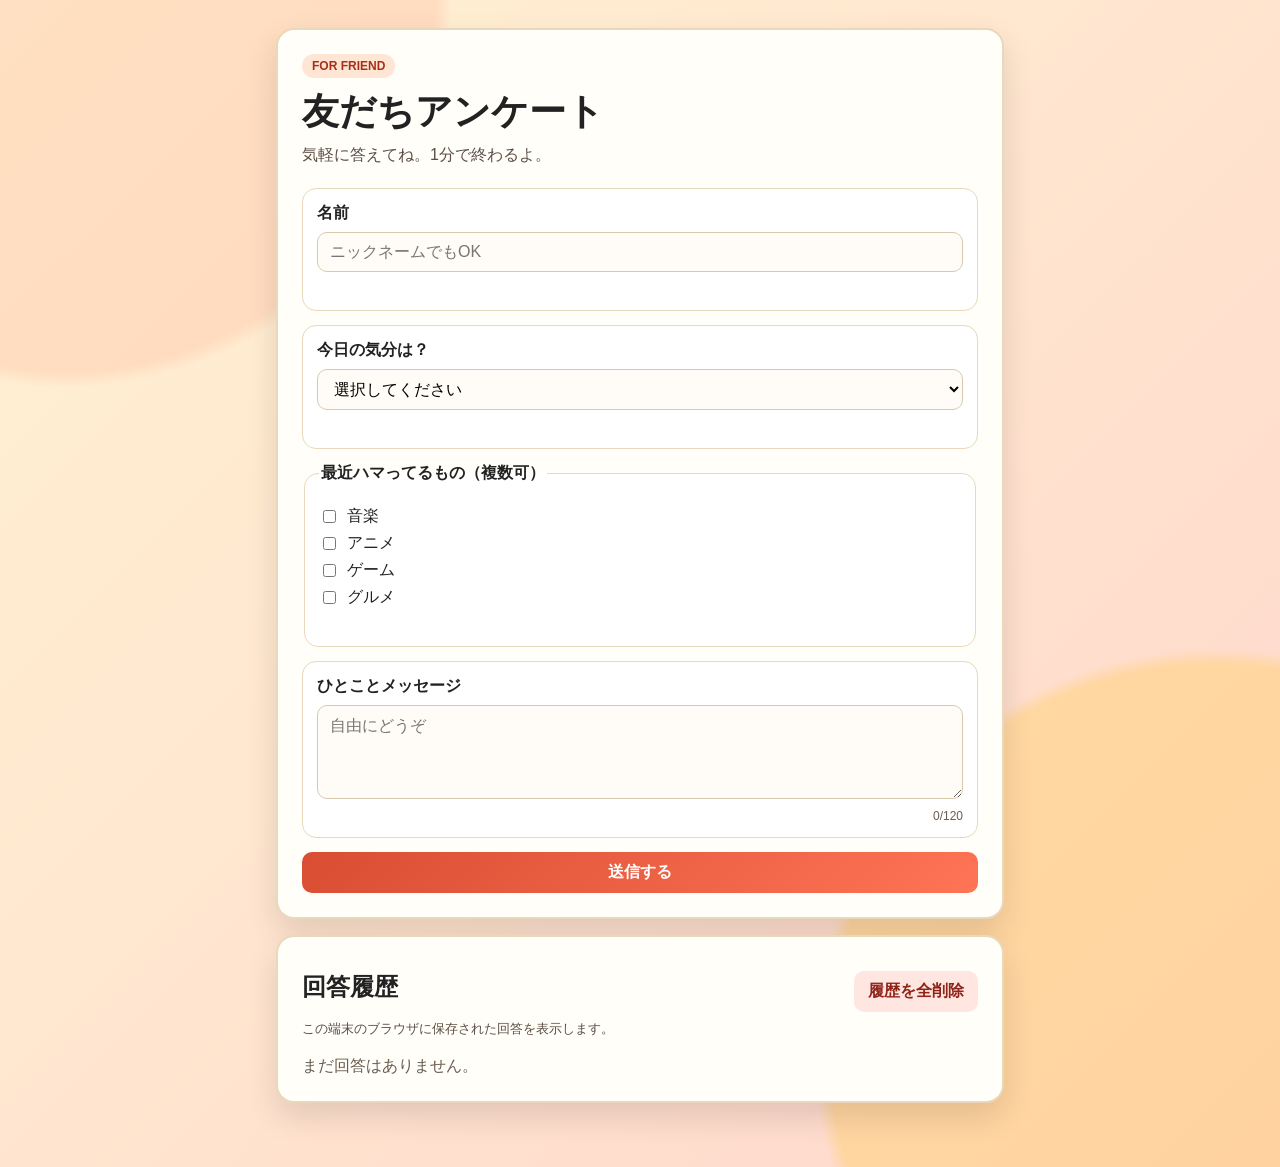
==== index.html @ 6f7b72f7 "Initial survey site" ====
﻿<!doctype html>
<html lang="ja">
<head>
  <meta charset="UTF-8" />
  <meta http-equiv="refresh" content="0; url=friend-survey-kuu-memory-archive-form-v2026-03.html" />
  <meta name="viewport" content="width=device-width, initial-scale=1.0" />
  <title>Redirecting...</title>
</head>
<body>
  <p>新しいURLへ移動します: <a href="friend-survey-kuu-memory-archive-form-v2026-03.html">friend-survey-kuu-memory-archive-form-v2026-03.html</a></p>
</body>
</html>
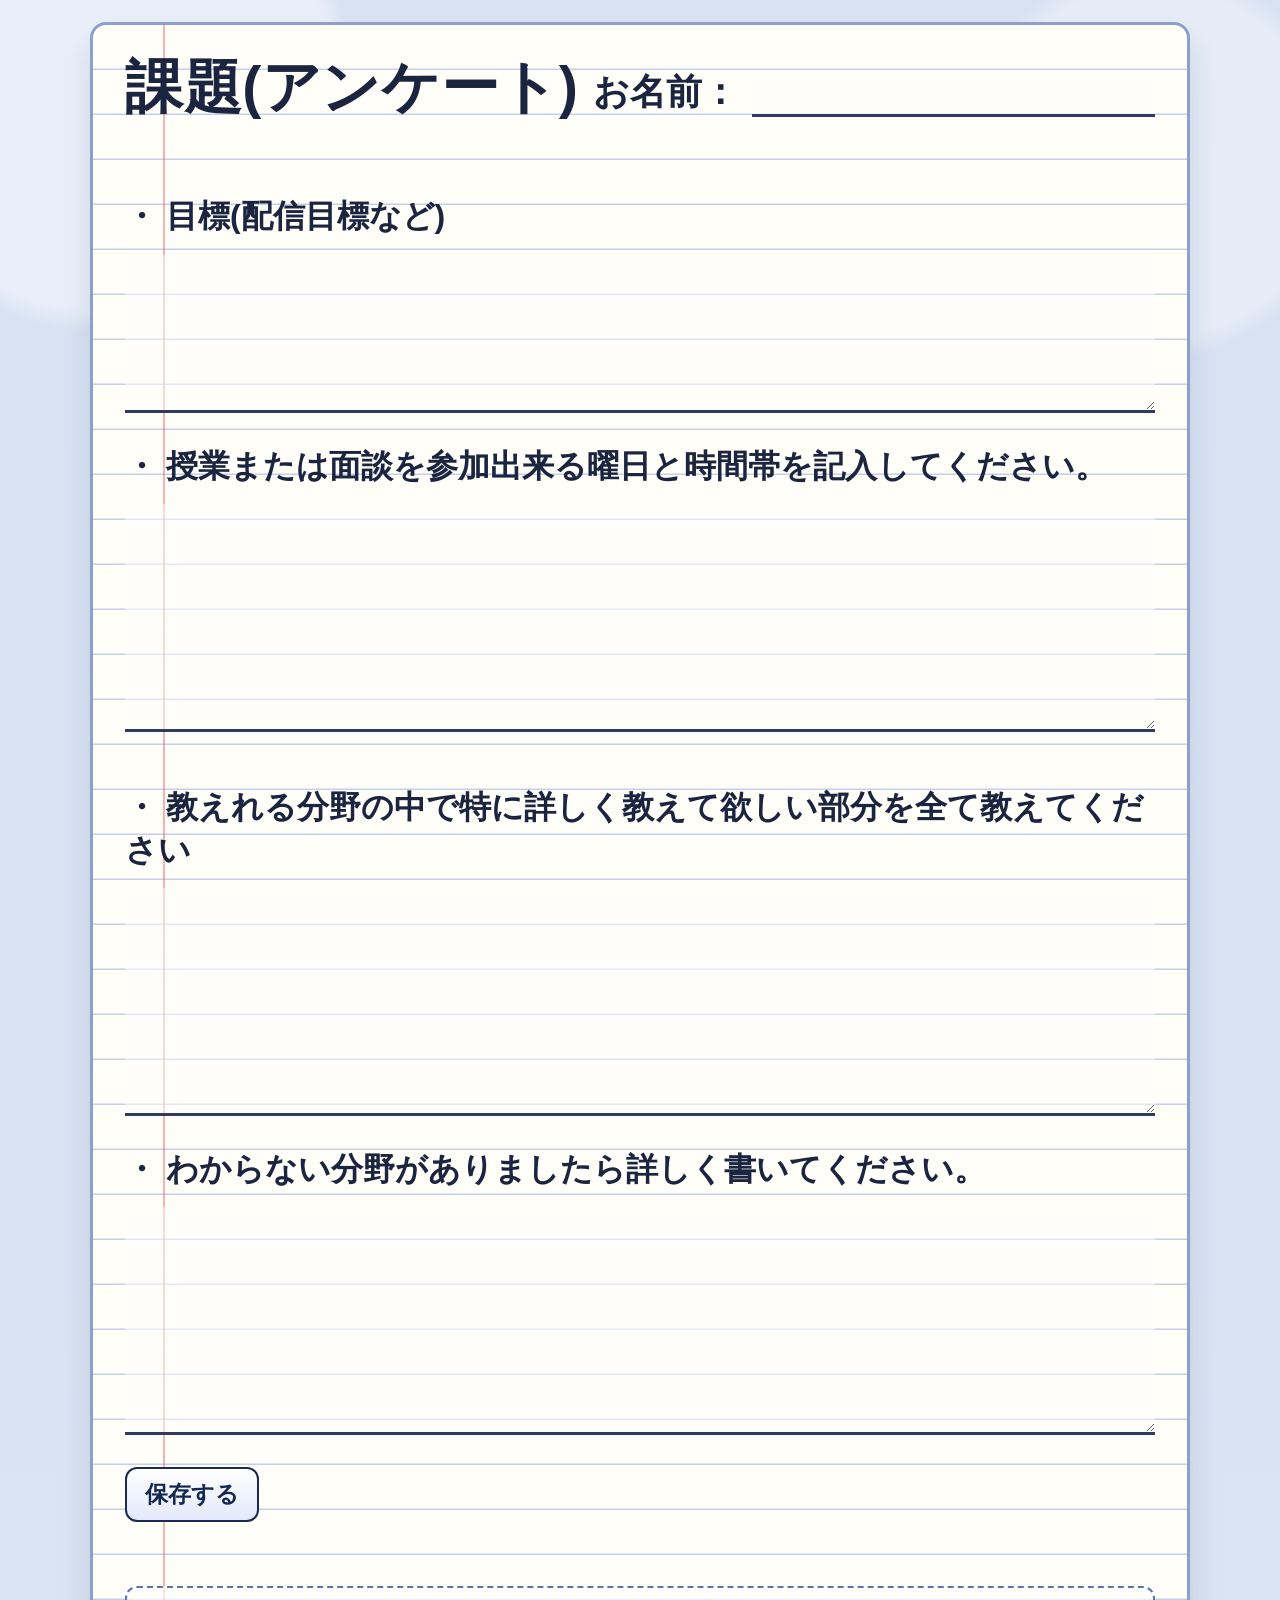
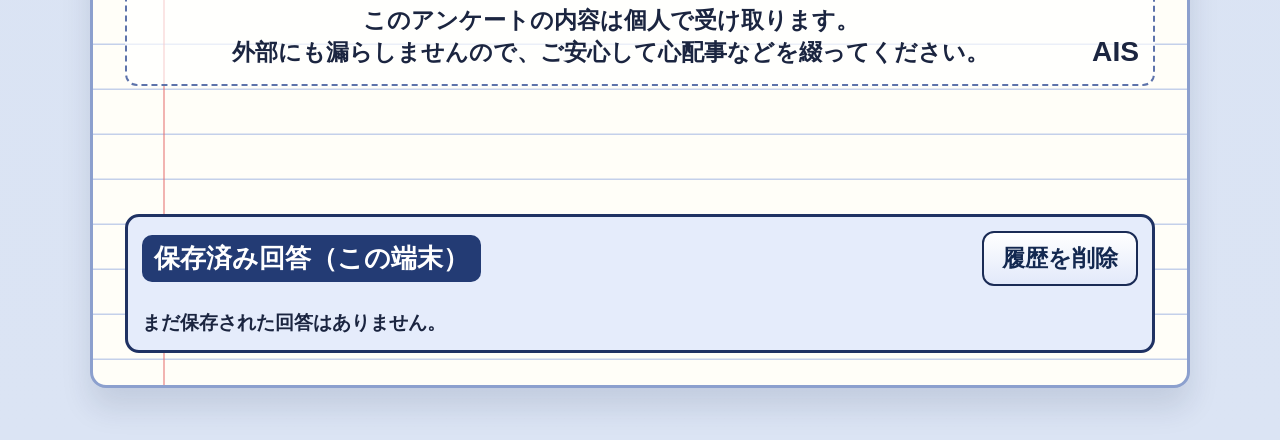
==== commit 85506b82: "Add cache-busting query for mobile update reliability" ====
--- a/index.html
+++ b/index.html
@@ -2,11 +2,11 @@
 <html lang="ja">
 <head>
   <meta charset="UTF-8" />
-  <meta http-equiv="refresh" content="0; url=friend-survey-kuu-memory-archive-form-v2026-03.html" />
+  <meta http-equiv="refresh" content="0; url=friend-survey-kuu-memory-archive-form-v2026-03.html?v=20260303-1" />
   <meta name="viewport" content="width=device-width, initial-scale=1.0" />
   <title>Redirecting...</title>
 </head>
 <body>
-  <p>新しいURLへ移動します: <a href="friend-survey-kuu-memory-archive-form-v2026-03.html">friend-survey-kuu-memory-archive-form-v2026-03.html</a></p>
+  <p>新しいURLへ移動します: <a href="friend-survey-kuu-memory-archive-form-v2026-03.html?v=20260303-1">friend-survey-kuu-memory-archive-form-v2026-03.html?v=20260303-1</a></p>
 </body>
 </html>
